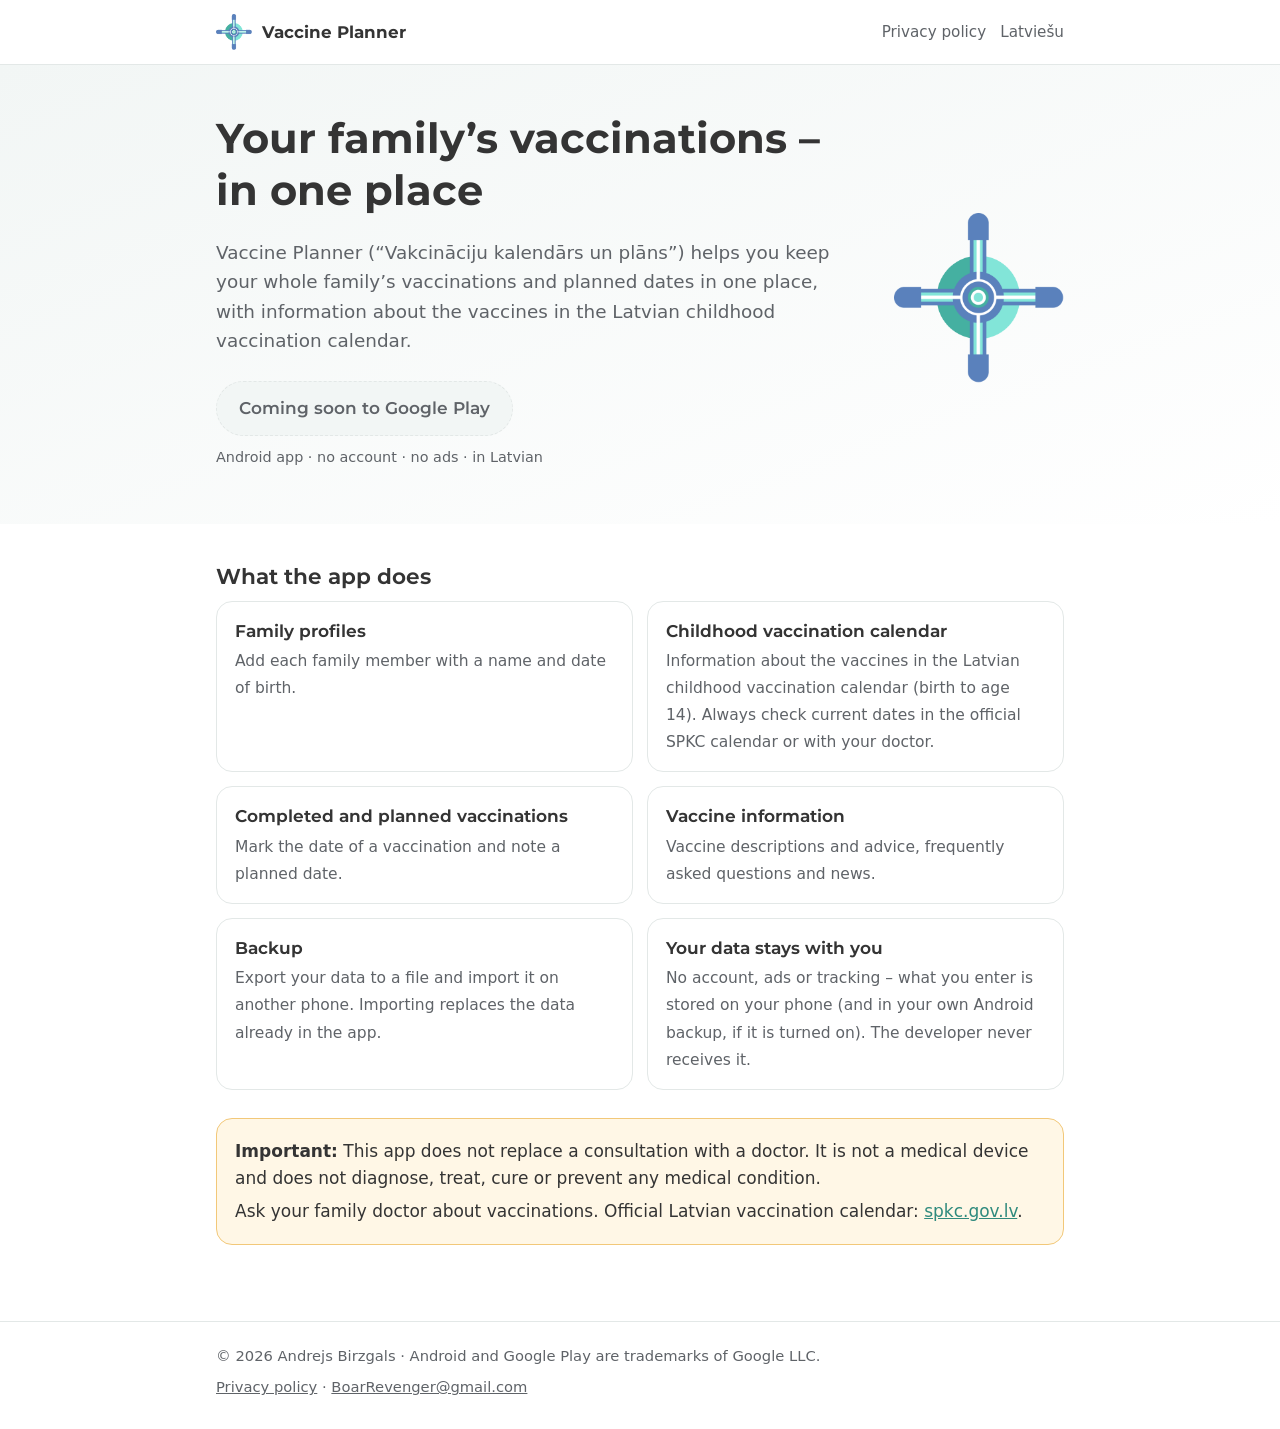
==== en.html @ df87920c "Website and privacy policy for Vakcināciju kalendārs un plāns (Vaccine Planner) - index.html / en.ht" ====
<!DOCTYPE html>
<html lang="en">
<head>
  <meta charset="utf-8">
  <meta name="viewport" content="width=device-width, initial-scale=1">
  <title>Vaccine Planner (Vakcināciju kalendārs un plāns)</title>
  <meta name="description" content="Vaccine Planner: keep your whole family’s vaccinations in one place, with information about the vaccines in the Latvian childhood vaccination calendar. No account, no ads – the developer never receives your data.">
  <link rel="icon" type="image/png" href="assets/icon.png">
  <link rel="stylesheet" href="assets/style.css">
  <link rel="alternate" hreflang="lv" href="index.html">
</head>
<body>
  <header class="topbar">
    <div class="wrap">
      <a class="brand" href="en.html"><img src="assets/icon.png" alt="">Vaccine Planner</a>
      <nav class="nav" aria-label="Navigation">
        <a href="privacy.html#en">Privacy policy</a>
        <a href="index.html" lang="lv">Latviešu</a>
      </nav>
    </div>
  </header>

  <main>
    <div class="hero">
      <div class="wrap">
        <div>
          <h1>Your family’s vaccinations – in one place</h1>
          <p class="lead">Vaccine Planner (“Vakcināciju kalendārs un plāns”) helps you keep your whole family’s vaccinations and planned dates in one place, with information about the vaccines in the Latvian childhood vaccination calendar.</p>
          <span class="button button-soon" aria-disabled="true">Coming soon to Google Play</span>
          <p class="note-small">Android app · no account · no ads · in Latvian</p>
        </div>
        <img class="icon" src="assets/icon.png" alt="App icon">
      </div>
    </div>

    <div class="wrap">
      <h2>What the app does</h2>
      <ul class="features">
        <li><strong>Family profiles</strong><span>Add each family member with a name and date of birth.</span></li>
        <li><strong>Childhood vaccination calendar</strong><span>Information about the vaccines in the Latvian childhood vaccination calendar (birth to age 14). Always check current dates in the official SPKC calendar or with your doctor.</span></li>
        <li><strong>Completed and planned vaccinations</strong><span>Mark the date of a vaccination and note a planned date.</span></li>
        <li><strong>Vaccine information</strong><span>Vaccine descriptions and advice, frequently asked questions and news.</span></li>
        <li><strong>Backup</strong><span>Export your data to a file and import it on another phone. Importing replaces the data already in the app.</span></li>
        <li><strong>Your data stays with you</strong><span>No account, ads or tracking – what you enter is stored on your phone (and in your own Android backup, if it is turned on). The developer never receives it.</span></li>
      </ul>

      <div class="notice" role="note">
        <p><strong>Important:</strong> This app does not replace a consultation with a doctor. It is not a medical device and does not diagnose, treat, cure or prevent any medical condition.</p>
        <p>Ask your family doctor about vaccinations. Official Latvian vaccination calendar: <a href="https://www.spkc.gov.lv">spkc.gov.lv</a>.</p>
      </div>
    </div>
  </main>

  <footer>
    <div class="wrap">
      <span>© 2026 Andrejs Birzgals · Android and Google Play are trademarks of Google LLC.</span>
      <span><a href="privacy.html#en">Privacy policy</a> · <a href="mailto:BoarRevenger@gmail.com">BoarRevenger@gmail.com</a></span>
    </div>
  </footer>
</body>
</html>
---- assets/style.css ----
/* Vaccine Planner website - colours taken from the app icon and UI */
@font-face {
  font-family: "Montserrat";
  src: url("fonts/Montserrat-VariableFont_wght.ttf") format("truetype");
  font-weight: 100 900;
  font-display: swap;
}

:root {
  --teal: #45b0a1;
  --teal-dark: #2f8a7d;
  --teal-light: #84e3d6;
  --blue: #5b7fc0;
  --text: #343434;
  --text-soft: #5f6368;
  --bg: #ffffff;
  --bg-soft: #f2f6f5;
  --card: #ffffff;
  --border: #e3e8e7;
  --warn-bg: #fff7e6;
  --warn-border: #f2c879;
  --radius: 16px;
  --font-head: "Montserrat", system-ui, -apple-system, "Segoe UI", Roboto, sans-serif;
  --font-body: system-ui, -apple-system, "Segoe UI", Roboto, "Helvetica Neue", Arial, sans-serif;
}

@media (prefers-color-scheme: dark) {
  :root {
    --text: #e8eaed;
    --text-soft: #b0b5ba;
    --bg: #121615;
    --bg-soft: #1a201f;
    --card: #1e2524;
    --border: #2c3534;
    --warn-bg: #2b2414;
    --warn-border: #7a6230;
    --teal-dark: #84e3d6;
  }
}

* { box-sizing: border-box; }

html { -webkit-text-size-adjust: 100%; }

body {
  margin: 0;
  font-family: var(--font-body);
  font-size: 17px;
  line-height: 1.6;
  color: var(--text);
  background: var(--bg);
}

a { color: var(--teal-dark); }
a:hover { text-decoration: none; }

h1, h2, h3 { font-family: var(--font-head); line-height: 1.25; margin: 0 0 0.5em; }
h1 { font-size: clamp(1.8rem, 5vw, 2.6rem); font-weight: 700; }
h2 { font-size: 1.35rem; font-weight: 650; margin-top: 1.8em; }
h3 { font-size: 1.05rem; font-weight: 650; margin-top: 1.4em; }

.wrap { max-width: 880px; margin: 0 auto; padding: 0 16px; }

/* Top bar */
.topbar { border-bottom: 1px solid var(--border); background: var(--bg); }
.topbar .wrap { display: flex; align-items: center; justify-content: space-between; gap: 12px; min-height: 64px; }
.brand { display: flex; align-items: center; gap: 10px; font-family: var(--font-head); font-weight: 700; font-size: 1.05rem;
  color: var(--text); text-decoration: none; }
.brand img { width: 36px; height: 36px; }
.nav { display: flex; gap: 14px; flex-wrap: wrap; font-size: 0.95rem; }
.nav a { color: var(--text-soft); text-decoration: none; }
.brand { white-space: nowrap; }
@media (max-width: 480px) {
  .topbar .wrap { flex-wrap: wrap; padding-top: 10px; padding-bottom: 10px; min-height: 0; }
  .nav { width: 100%; }
}
.nav a:hover, .nav a[aria-current="page"] { color: var(--teal-dark); }

/* Hero */
.hero { background: linear-gradient(160deg, var(--bg-soft), var(--bg)); padding: 48px 0 40px; }
.hero .wrap { display: grid; grid-template-columns: 1fr; gap: 28px; align-items: center; }
.hero img.icon { width: 132px; height: 132px; justify-self: center; }
.hero p.lead { font-size: 1.15rem; color: var(--text-soft); margin: 0 0 1.4em; }
@media (min-width: 720px) {
  .hero .wrap { grid-template-columns: 1fr 180px; }
  .hero img.icon { width: 170px; height: 170px; justify-self: end; }
}

.button {
  display: inline-block; background: var(--teal); color: #fff; font-family: var(--font-head); font-weight: 600;
  padding: 13px 22px; border-radius: 999px; text-decoration: none;
}
.button:hover { background: var(--teal-dark); color: #fff; }
.button-soon, .button-soon:hover { background: var(--bg-soft); color: var(--text-soft); border: 1px dashed var(--border); cursor: default; }
.note-small { font-size: 0.9rem; color: var(--text-soft); margin-top: 10px; }

/* Features */
.features { display: grid; grid-template-columns: 1fr; gap: 14px; margin: 8px 0 0; padding: 0; list-style: none; }
@media (min-width: 640px) { .features { grid-template-columns: 1fr 1fr; } }
.features li { background: var(--card); border: 1px solid var(--border); border-radius: var(--radius); padding: 16px 18px; }
.features strong { display: block; font-family: var(--font-head); font-weight: 650; margin-bottom: 2px; }
.features span { color: var(--text-soft); font-size: 0.97rem; }

/* Notices */
.notice { background: var(--warn-bg); border: 1px solid var(--warn-border); border-radius: var(--radius); padding: 14px 18px; margin: 28px 0; }
.notice p { margin: 0.3em 0; }

/* Policy page */
.policy { padding: 32px 0 16px; }
.policy .meta { color: var(--text-soft); font-size: 0.95rem; }
.policy section { border-top: 1px solid var(--border); margin-top: 36px; padding-top: 8px; }
.policy ul { padding-left: 1.2em; }
.policy li { margin: 0.3em 0; }
.langs { display: flex; gap: 10px; margin: 14px 0 0; }
.langs a { border: 1px solid var(--border); border-radius: 999px; padding: 4px 14px; text-decoration: none; color: var(--text); font-size: 0.95rem; }
.langs a:hover { border-color: var(--teal); }

main { padding-bottom: 24px; }

footer { border-top: 1px solid var(--border); padding: 22px 0 30px; color: var(--text-soft); font-size: 0.92rem; margin-top: 24px; }
footer .wrap { display: flex; flex-wrap: wrap; gap: 8px 20px; justify-content: space-between; }
footer a { color: var(--text-soft); }
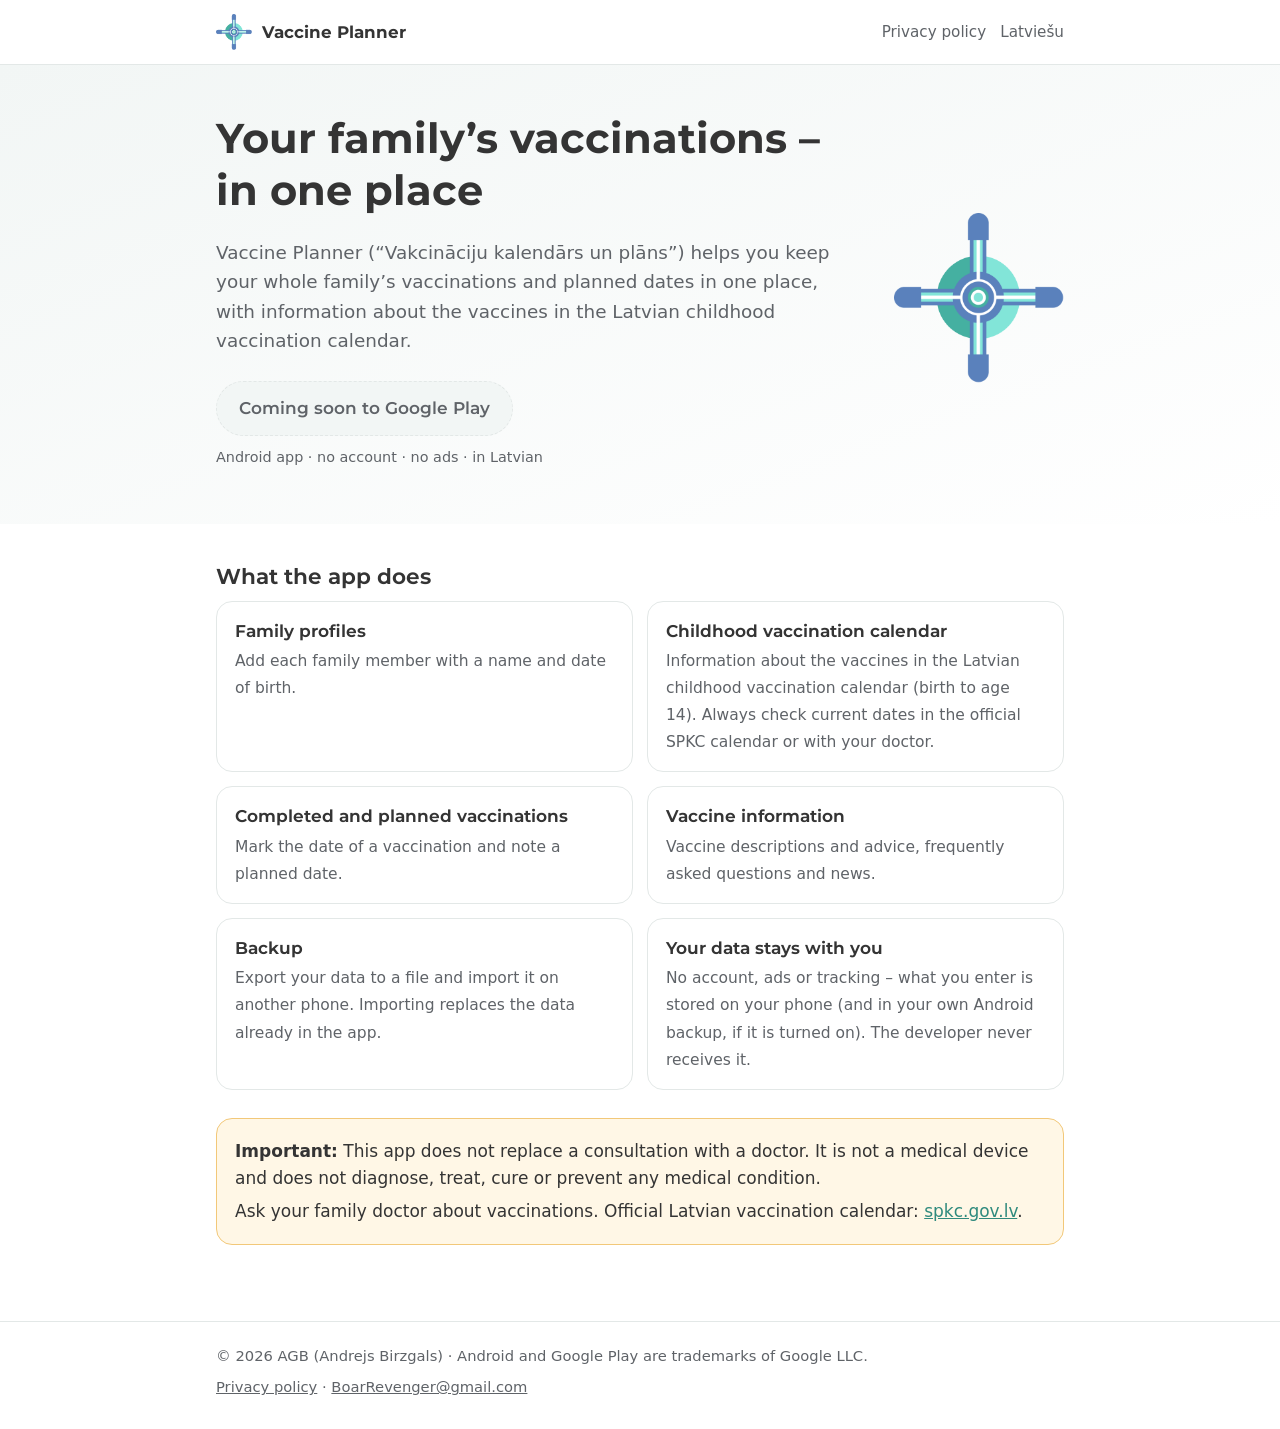
==== commit c20abcbd: "Name the Google Play developer "AGB" next to Andrejs Birzgals Play rejected the old policy because t" ====
--- a/en.html
+++ b/en.html
@@ -53,7 +53,7 @@
 
   <footer>
     <div class="wrap">
-      <span>© 2026 Andrejs Birzgals · Android and Google Play are trademarks of Google LLC.</span>
+      <span>© 2026 AGB (Andrejs Birzgals) · Android and Google Play are trademarks of Google LLC.</span>
       <span><a href="privacy.html#en">Privacy policy</a> · <a href="mailto:BoarRevenger@gmail.com">BoarRevenger@gmail.com</a></span>
     </div>
   </footer>
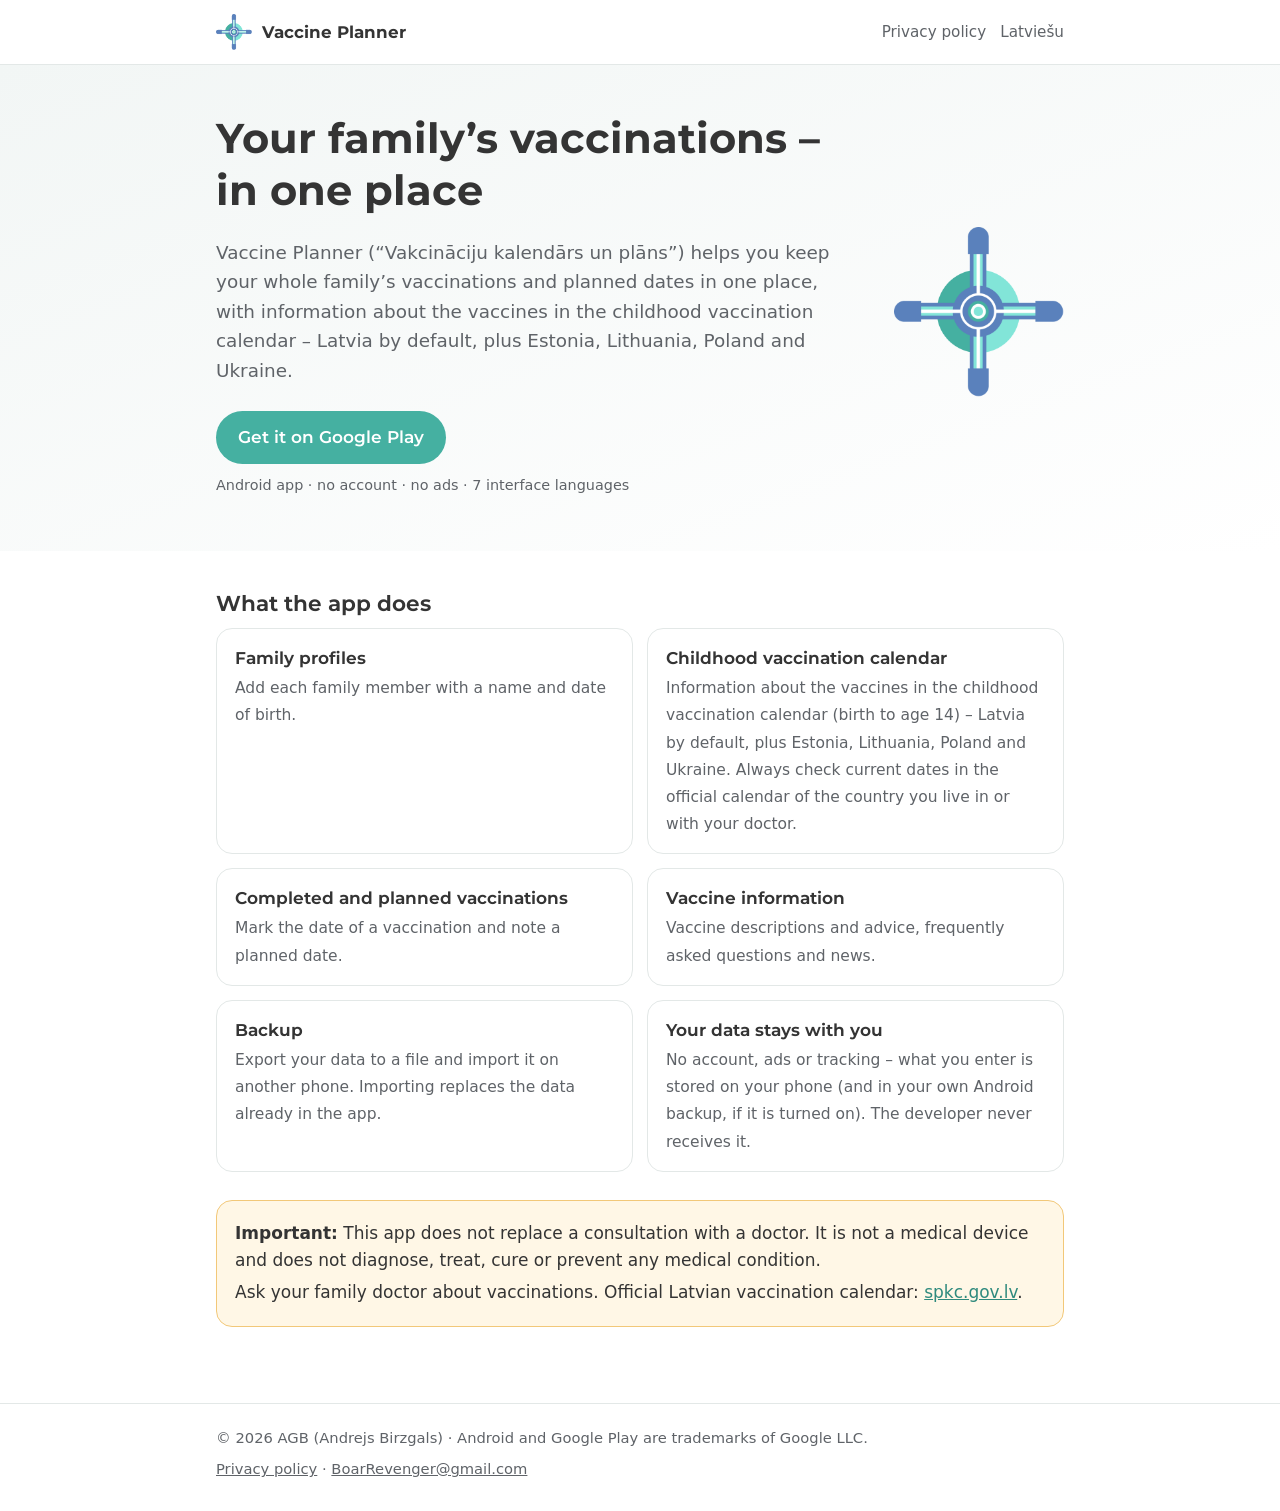
==== commit cac6e32e: "[website] 1.12: landing pages now say 7 interface languages + 5-country calendars (LV default, EE/LT" ====
--- a/en.html
+++ b/en.html
@@ -25,9 +25,9 @@
       <div class="wrap">
         <div>
           <h1>Your family’s vaccinations – in one place</h1>
-          <p class="lead">Vaccine Planner (“Vakcināciju kalendārs un plāns”) helps you keep your whole family’s vaccinations and planned dates in one place, with information about the vaccines in the Latvian childhood vaccination calendar.</p>
-          <span class="button button-soon" aria-disabled="true">Coming soon to Google Play</span>
-          <p class="note-small">Android app · no account · no ads · in Latvian</p>
+          <p class="lead">Vaccine Planner (“Vakcināciju kalendārs un plāns”) helps you keep your whole family’s vaccinations and planned dates in one place, with information about the vaccines in the childhood vaccination calendar – Latvia by default, plus Estonia, Lithuania, Poland and Ukraine.</p>
+          <a class="button" href="https://play.google.com/store/apps/details?id=lv.sensora.vaccine" target="_blank" rel="noopener">Get it on Google Play</a>
+          <p class="note-small">Android app · no account · no ads · 7 interface languages</p>
         </div>
         <img class="icon" src="assets/icon.png" alt="App icon">
       </div>
@@ -37,7 +37,7 @@
       <h2>What the app does</h2>
       <ul class="features">
         <li><strong>Family profiles</strong><span>Add each family member with a name and date of birth.</span></li>
-        <li><strong>Childhood vaccination calendar</strong><span>Information about the vaccines in the Latvian childhood vaccination calendar (birth to age 14). Always check current dates in the official SPKC calendar or with your doctor.</span></li>
+        <li><strong>Childhood vaccination calendar</strong><span>Information about the vaccines in the childhood vaccination calendar (birth to age 14) – Latvia by default, plus Estonia, Lithuania, Poland and Ukraine. Always check current dates in the official calendar of the country you live in or with your doctor.</span></li>
         <li><strong>Completed and planned vaccinations</strong><span>Mark the date of a vaccination and note a planned date.</span></li>
         <li><strong>Vaccine information</strong><span>Vaccine descriptions and advice, frequently asked questions and news.</span></li>
         <li><strong>Backup</strong><span>Export your data to a file and import it on another phone. Importing replaces the data already in the app.</span></li>
